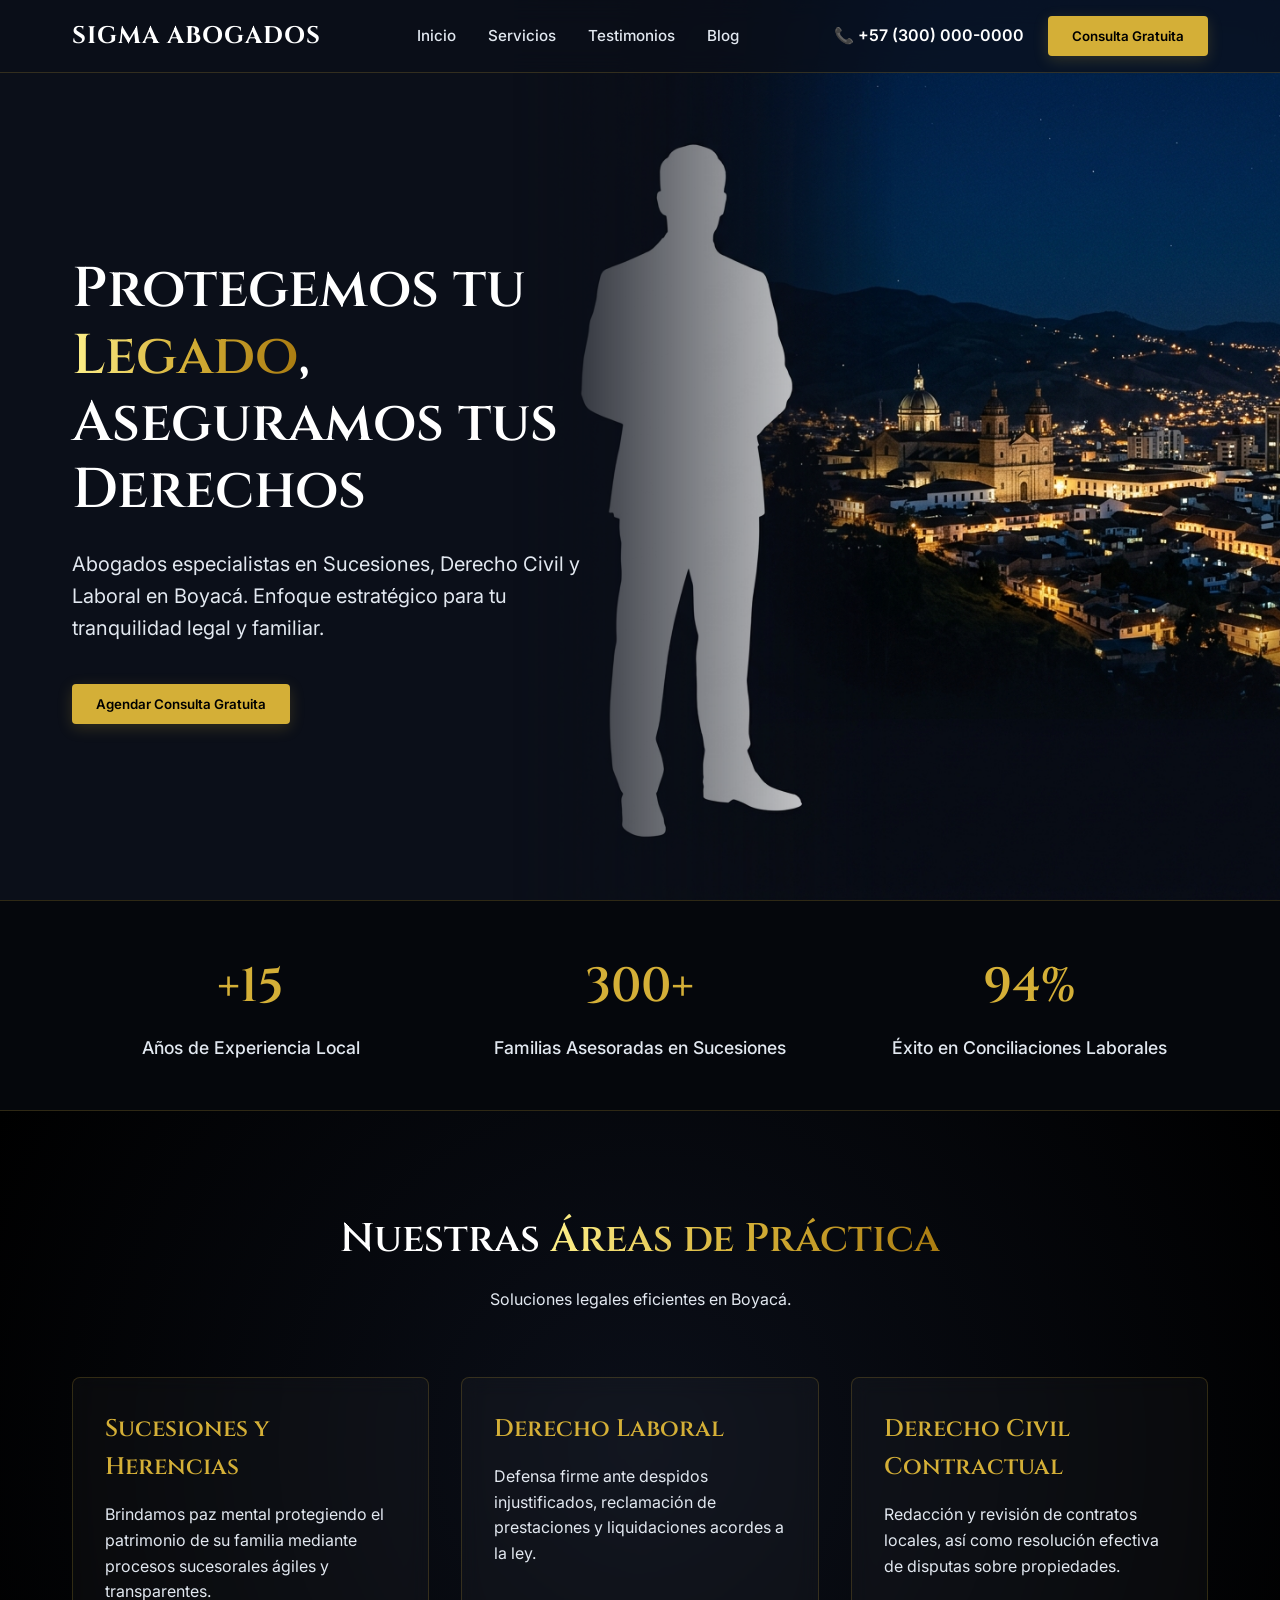
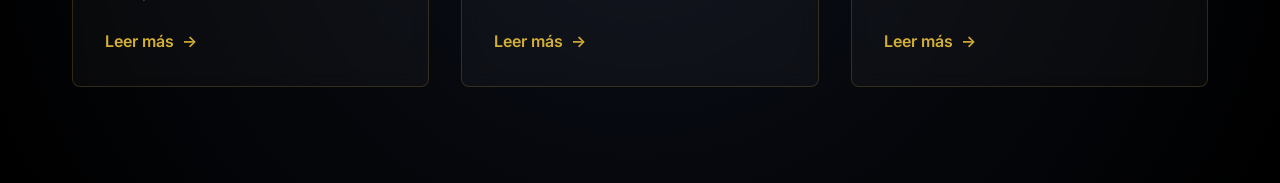
==== index.html @ 58616cef "Primera versión del website con el primer landing page" ====
<!DOCTYPE html>
<html lang="es">
<head>
    <meta charset="UTF-8">
    <meta name="viewport" content="width=device-width, initial-scale=1.0">
    <title>Sigma Abogados | Firmas de Abogados en Boyacá</title>
    <meta name="description" content="Protegemos tu Legado, Aseguramos tus Derechos. Abogados especialistas en Sucesiones, Derecho Civil y Laboral en Boyacá.">
    <link rel="stylesheet" href="css/variables.css">
    <link rel="stylesheet" href="css/global.css">
    <link rel="stylesheet" href="css/components.css">
    <link rel="stylesheet" href="css/home.css">
</head>
<body>

    <!-- Navbar -->
    <nav class="navbar">
        <div class="container">
            <a href="index.html" class="nav-brand">Sigma Abogados</a>
            <ul class="nav-links">
                <li><a href="index.html">Inicio</a></li>
                <li><a href="servicios/index.html">Servicios</a></li>
                <li><a href="testimonios/index.html">Testimonios</a></li>
                <li><a href="blog/index.html">Blog</a></li>
            </ul>
            <div class="nav-actions">
                <a href="tel:+573000000000" class="phone-link">
                    📞 +57 (300) 000-0000
                </a>
                <button class="btn btn-primary" onclick="alert('Modal placeholder')">Consulta Gratuita</button>
            </div>
        </div>
    </nav>

    <!-- Hero -->
    <section class="hero">
        <div class="hero-bg"></div>
        <div class="container">
            <div class="hero-content hidden-scroll">
                <h1>Protegemos tu <span class="text-gold-gradient">Legado</span>,<br> Aseguramos tus Derechos</h1>
                <p>Abogados especialistas en Sucesiones, Derecho Civil y Laboral en Boyacá. Enfoque estratégico para tu tranquilidad legal y familiar.</p>
                <button class="btn btn-primary" onclick="alert('Modal placeholder')">Agendar Consulta Gratuita</button>
            </div>
            <div>
                <!-- Right column is handled by background image for layout simplicity -->
            </div>
        </div>
    </section>

    <!-- Trust Strip -->
    <section class="trust-strip">
        <div class="container trust-grid">
            <div class="trust-item hidden-scroll">
                <h3>+15</h3>
                <p>Años de Experiencia Local</p>
            </div>
            <div class="trust-item hidden-scroll" style="transition-delay: 0.2s;">
                <h3>300+</h3>
                <p>Familias Asesoradas en Sucesiones</p>
            </div>
            <div class="trust-item hidden-scroll" style="transition-delay: 0.4s;">
                <h3>94%</h3>
                <p>Éxito en Conciliaciones Laborales</p>
            </div>
        </div>
    </section>

    <!-- Practice Areas -->
    <section class="practice-areas section-padding">
        <div class="container">
            <div class="section-header hidden-scroll">
                <h2>Nuestras <span class="text-gold-gradient">Áreas de Práctica</span></h2>
                <p>Soluciones legales eficientes en Boyacá.</p>
            </div>
            
            <div class="practice-grid">
                <!-- Card 1 -->
                <div class="glass-card practice-card hidden-scroll">
                    <h3>Sucesiones y Herencias</h3>
                    <p>Brindamos paz mental protegiendo el patrimonio de su familia mediante procesos sucesorales ágiles y transparentes.</p>
                    <a href="servicios/sucesiones.html" class="read-more">Leer más <span>→</span></a>
                </div>
                
                <!-- Card 2 -->
                <div class="glass-card practice-card hidden-scroll" style="transition-delay: 0.2s;">
                    <h3>Derecho Laboral</h3>
                    <p>Defensa firme ante despidos injustificados, reclamación de prestaciones y liquidaciones acordes a la ley.</p>
                    <a href="servicios/laboral.html" class="read-more">Leer más <span>→</span></a>
                </div>

                <!-- Card 3 -->
                <div class="glass-card practice-card hidden-scroll" style="transition-delay: 0.4s;">
                    <h3>Derecho Civil Contractual</h3>
                    <p>Redacción y revisión de contratos locales, así como resolución efectiva de disputas sobre propiedades.</p>
                    <a href="servicios/civil.html" class="read-more">Leer más <span>→</span></a>
                </div>
            </div>
        </div>
    </section>

    <!-- Scripts -->
    <script src="js/main.js"></script>
</body>
</html>
---- css/variables.css ----
:root {
    --color-bg: #0B0F19;
    --color-accent-gold: #D4AF37;
    --color-accent-gold-hover: #AA7C11;
    --color-text-title: #FFFFFF;
    --color-text-body: #E2E8F0;
    --color-glass-bg: rgba(11, 15, 25, 0.7);
    --color-glass-border: rgba(212, 175, 55, 0.2);
    
    --font-heading: 'Cinzel', serif;
    --font-body: 'Inter', sans-serif;
    
    --shadow-gold-glow: 0 4px 15px rgba(212, 175, 55, 0.2);
    --shadow-gold-glow-hover: 0 0 20px rgba(212, 175, 55, 0.5);
    
    --transition-smooth: all 0.3s ease-in-out;
}
---- css/global.css ----
@import url('https://fonts.googleapis.com/css2?family=Cinzel:wght@400;600;700&family=Inter:wght@300;400;500;600&display=swap');

* {
    margin: 0;
    padding: 0;
    box-sizing: border-box;
}

body {
    background-color: var(--color-bg);
    color: var(--color-text-body);
    font-family: var(--font-body);
    line-height: 1.6;
    overflow-x: hidden;
}

h1, h2, h3, h4, h5, h6 {
    font-family: var(--font-heading);
    color: var(--color-text-title);
    margin-bottom: 1rem;
    font-weight: 600;
}

a {
    color: var(--color-text-body);
    text-decoration: none;
    transition: var(--transition-smooth);
}

a:hover {
    color: var(--color-accent-gold);
}

img {
    max-width: 100%;
    height: auto;
    display: block;
}

/* Utilities */
.text-gold-gradient {
    background: linear-gradient(to right, #fef08a, #D4AF37, #AA7C11);
    -webkit-background-clip: text;
    -webkit-text-fill-color: transparent;
    background-clip: text;
    color: transparent;
    display: inline-block;
}

.container {
    max-width: 1200px;
    margin: 0 auto;
    padding: 0 2rem;
}

.section-padding {
    padding: 6rem 0;
}

.hidden-scroll {
    opacity: 0;
    transform: translateY(30px);
    transition: all 0.8s ease-out;
}

.visible-scroll {
    opacity: 1;
    transform: translateY(0);
}
---- css/components.css ----
/* Buttons */
.btn {
    display: inline-block;
    padding: 0.75rem 1.5rem;
    border-radius: 4px;
    font-family: var(--font-body);
    font-weight: 500;
    cursor: pointer;
    text-align: center;
    transition: var(--transition-smooth);
    border: none;
}

.btn-primary {
    background-color: var(--color-accent-gold);
    color: #000000;
    font-weight: 600;
    box-shadow: var(--shadow-gold-glow);
}

.btn-primary:hover {
    background-color: var(--color-accent-gold-hover);
    box-shadow: var(--shadow-gold-glow-hover);
    color: #000000;
    transform: translateY(-2px);
}

.btn-outline {
    background-color: transparent;
    border: 1px solid var(--color-accent-gold);
    color: var(--color-accent-gold);
}

.btn-outline:hover {
    background-color: var(--color-glass-border);
    color: #fff;
}

/* Glass Navbar */
.navbar {
    position: fixed;
    top: 0;
    width: 100%;
    z-index: 1000;
    background: var(--color-glass-bg);
    backdrop-filter: blur(12px);
    -webkit-backdrop-filter: blur(12px);
    border-bottom: 1px solid var(--color-glass-border);
    padding: 1rem 0;
    transition: var(--transition-smooth);
}

.navbar .container {
    display: flex;
    justify-content: space-between;
    align-items: center;
}

.nav-brand {
    font-family: var(--font-heading);
    font-size: 1.5rem;
    font-weight: 700;
    color: var(--color-text-title);
    text-transform: uppercase;
    letter-spacing: 1px;
}

.nav-links {
    display: flex;
    gap: 2rem;
    list-style: none;
}

.nav-links a {
    font-weight: 500;
    font-size: 0.95rem;
    color: var(--color-text-body);
}

.nav-links a:hover {
    color: var(--color-accent-gold);
}

.nav-actions {
    display: flex;
    align-items: center;
    gap: 1.5rem;
}

.phone-link {
    display: flex;
    align-items: center;
    gap: 0.5rem;
    font-weight: 600;
    color: var(--color-text-title);
}

.phone-link:hover {
    color: var(--color-accent-gold);
}

/* Cards */
.glass-card {
    background: rgba(255, 255, 255, 0.03);
    border: 1px solid var(--color-glass-border);
    backdrop-filter: blur(10px);
    border-radius: 8px;
    padding: 2rem;
    transition: var(--transition-smooth);
}

.glass-card:hover {
    border-color: var(--color-accent-gold);
    box-shadow: var(--shadow-gold-glow);
    transform: translateY(-5px);
}
---- css/home.css ----
/* Hero Section */
.hero {
    min-height: 100vh;
    display: flex;
    align-items: center;
    position: relative;
    padding-top: 80px;
    overflow: hidden;
}

.hero-bg {
    position: absolute;
    top: 0;
    right: 0;
    width: 60%;
    height: 100%;
    background-image: url('../assets/images/hero_placeholder.png');
    background-size: cover;
    background-position: left center;
    z-index: -1;
    mask-image: linear-gradient(to left, rgba(0,0,0,1) 50%, rgba(0,0,0,0) 100%);
    -webkit-mask-image: linear-gradient(to left, rgba(0,0,0,1) 50%, rgba(0,0,0,0) 100%);
}

.hero .container {
    display: grid;
    grid-template-columns: 1fr 1fr;
    gap: 4rem;
    align-items: center;
    width: 100%;
}

.hero-content {
    max-width: 600px;
}

.hero-content h1 {
    font-size: 3.5rem;
    line-height: 1.2;
    margin-bottom: 1.5rem;
}

.hero-content p {
    font-size: 1.25rem;
    margin-bottom: 2.5rem;
    color: var(--color-text-body);
}

/* Trust Strip */
.trust-strip {
    background-color: rgba(0, 0, 0, 0.5);
    border-top: 1px solid var(--color-glass-border);
    border-bottom: 1px solid var(--color-glass-border);
    padding: 3rem 0;
}

.trust-grid {
    display: grid;
    grid-template-columns: repeat(3, 1fr);
    text-align: center;
    gap: 2rem;
}

.trust-item h3 {
    font-size: 3rem;
    color: var(--color-accent-gold);
    margin-bottom: 0.5rem;
}

.trust-item p {
    font-size: 1.1rem;
    font-weight: 500;
}

/* Practice Areas */
.practice-areas {
    background: radial-gradient(circle at center, rgba(11, 15, 25, 1) 0%, rgba(0, 0, 0, 1) 100%);
}

.section-header {
    text-align: center;
    margin-bottom: 4rem;
}

.section-header h2 {
    font-size: 2.5rem;
}

.practice-grid {
    display: grid;
    grid-template-columns: repeat(3, 1fr);
    gap: 2rem;
}

.practice-card {
    display: flex;
    flex-direction: column;
    height: 100%;
}

.practice-card h3 {
    font-size: 1.5rem;
    color: var(--color-accent-gold);
}

.practice-card p {
    margin-bottom: 1.5rem;
    flex-grow: 1;
}

.read-more {
    display: inline-flex;
    align-items: center;
    gap: 0.5rem;
    color: var(--color-accent-gold);
    font-weight: 600;
}

.read-more:hover {
    gap: 0.75rem;
}

/* Responsive */
@media (max-width: 992px) {
    .hero .container {
        grid-template-columns: 1fr;
    }
    .hero-bg {
        width: 100%;
        opacity: 0.3;
        mask-image: none;
        -webkit-mask-image: none;
    }
    .trust-grid, .practice-grid {
        grid-template-columns: 1fr;
    }
    .nav-links, .phone-link {
        display: none;
    }
}
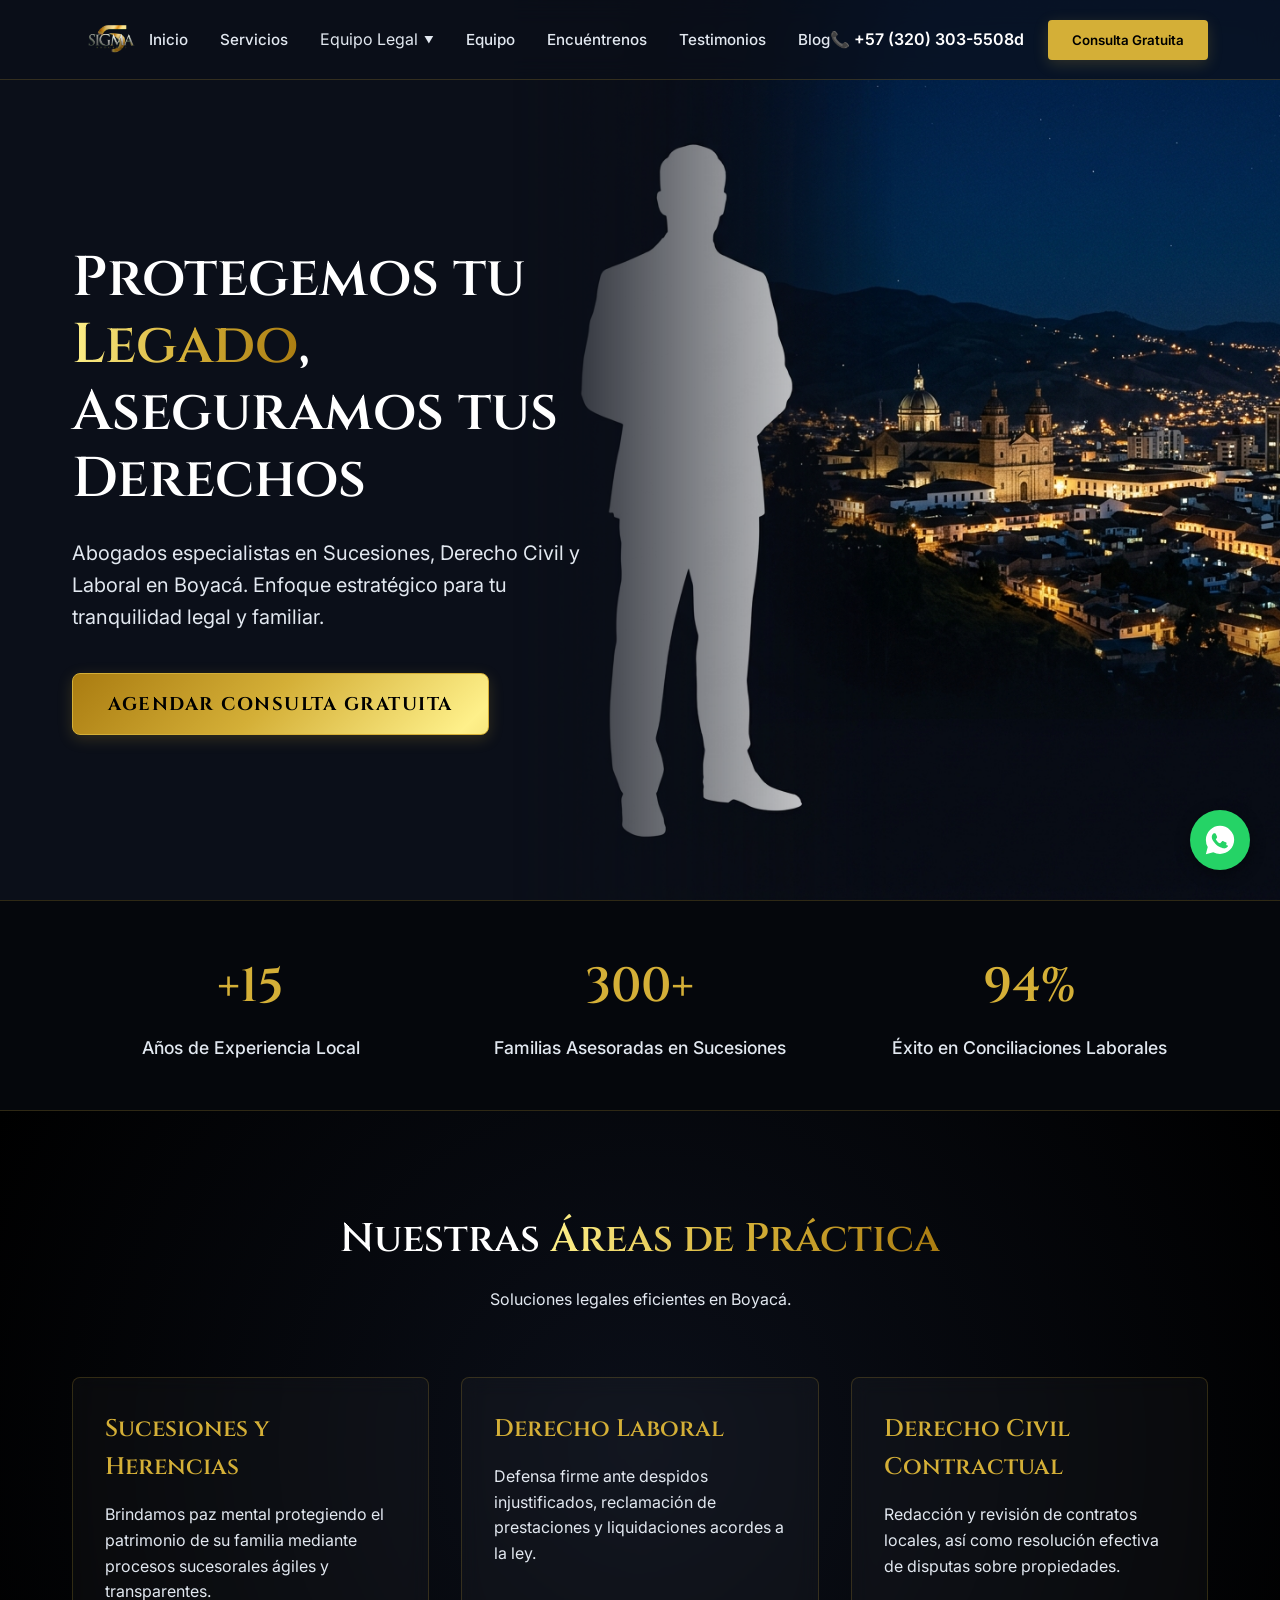
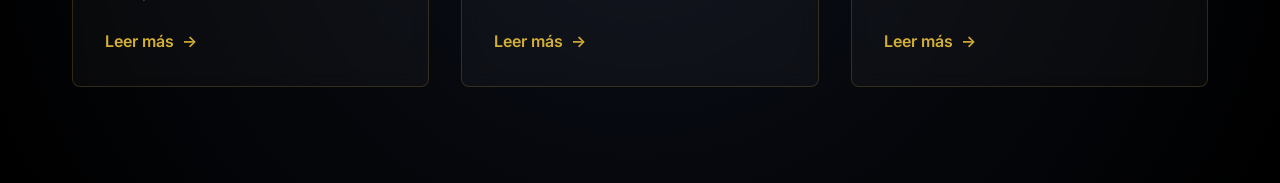
==== commit 600b2397: "Primer Deployment" ====
--- a/index.html
+++ b/index.html
@@ -1,30 +1,43 @@
 <!DOCTYPE html>
 <html lang="es">
+
 <head>
     <meta charset="UTF-8">
     <meta name="viewport" content="width=device-width, initial-scale=1.0">
     <title>Sigma Abogados | Firmas de Abogados en Boyacá</title>
-    <meta name="description" content="Protegemos tu Legado, Aseguramos tus Derechos. Abogados especialistas en Sucesiones, Derecho Civil y Laboral en Boyacá.">
+    <meta name="description"
+        content="Protegemos tu Legado, Aseguramos tus Derechos. Abogados especialistas en Sucesiones, Derecho Civil y Laboral en Boyacá.">
     <link rel="stylesheet" href="css/variables.css">
     <link rel="stylesheet" href="css/global.css">
     <link rel="stylesheet" href="css/components.css">
     <link rel="stylesheet" href="css/home.css">
 </head>
+
 <body>
 
     <!-- Navbar -->
     <nav class="navbar">
         <div class="container">
-            <a href="index.html" class="nav-brand">Sigma Abogados</a>
+            <a href="index.html" class="nav-brand">
+                <img src="assets/images/Sigma%20en%20HD.png" alt="Sigma Abogados" class="nav-logo">
+            </a>
             <ul class="nav-links">
                 <li><a href="index.html">Inicio</a></li>
                 <li><a href="servicios/index.html">Servicios</a></li>
+                <li class="dropdown">
+                    <span class="dropdown-trigger">Equipo Legal <span class="arrow">▼</span></span>
+                    <ul class="dropdown-menu">
+                        <li><a href="equipo/gonzalo-lopez.html">Gonzalo López</a></li>
+                    </ul>
+                </li>
+                <li><a href="equipo/index.html">Equipo</a></li>
+                <li><a href="encuentrenos.html">Encuéntrenos</a></li>
                 <li><a href="testimonios/index.html">Testimonios</a></li>
                 <li><a href="blog/index.html">Blog</a></li>
             </ul>
             <div class="nav-actions">
                 <a href="tel:+573000000000" class="phone-link">
-                    📞 +57 (300) 000-0000
+                    📞 +57 (320) 303-5508d
                 </a>
                 <button class="btn btn-primary" onclick="alert('Modal placeholder')">Consulta Gratuita</button>
             </div>
@@ -37,8 +50,9 @@
         <div class="container">
             <div class="hero-content hidden-scroll">
                 <h1>Protegemos tu <span class="text-gold-gradient">Legado</span>,<br> Aseguramos tus Derechos</h1>
-                <p>Abogados especialistas en Sucesiones, Derecho Civil y Laboral en Boyacá. Enfoque estratégico para tu tranquilidad legal y familiar.</p>
-                <button class="btn btn-primary" onclick="alert('Modal placeholder')">Agendar Consulta Gratuita</button>
+                <p>Abogados especialistas en Sucesiones, Derecho Civil y Laboral en Boyacá. Enfoque estratégico para tu
+                    tranquilidad legal y familiar.</p>
+                <button class="btn btn-dramatic" onclick="alert('Modal placeholder')">Agendar Consulta Gratuita</button>
             </div>
             <div>
                 <!-- Right column is handled by background image for layout simplicity -->
@@ -71,33 +85,46 @@
                 <h2>Nuestras <span class="text-gold-gradient">Áreas de Práctica</span></h2>
                 <p>Soluciones legales eficientes en Boyacá.</p>
             </div>
-            
+
             <div class="practice-grid">
                 <!-- Card 1 -->
                 <div class="glass-card practice-card hidden-scroll">
                     <h3>Sucesiones y Herencias</h3>
-                    <p>Brindamos paz mental protegiendo el patrimonio de su familia mediante procesos sucesorales ágiles y transparentes.</p>
+                    <p>Brindamos paz mental protegiendo el patrimonio de su familia mediante procesos sucesorales ágiles
+                        y transparentes.</p>
                     <a href="servicios/sucesiones.html" class="read-more">Leer más <span>→</span></a>
                 </div>
-                
+
                 <!-- Card 2 -->
                 <div class="glass-card practice-card hidden-scroll" style="transition-delay: 0.2s;">
                     <h3>Derecho Laboral</h3>
-                    <p>Defensa firme ante despidos injustificados, reclamación de prestaciones y liquidaciones acordes a la ley.</p>
+                    <p>Defensa firme ante despidos injustificados, reclamación de prestaciones y liquidaciones acordes a
+                        la ley.</p>
                     <a href="servicios/laboral.html" class="read-more">Leer más <span>→</span></a>
                 </div>
 
                 <!-- Card 3 -->
                 <div class="glass-card practice-card hidden-scroll" style="transition-delay: 0.4s;">
                     <h3>Derecho Civil Contractual</h3>
-                    <p>Redacción y revisión de contratos locales, así como resolución efectiva de disputas sobre propiedades.</p>
+                    <p>Redacción y revisión de contratos locales, así como resolución efectiva de disputas sobre
+                        propiedades.</p>
                     <a href="servicios/civil.html" class="read-more">Leer más <span>→</span></a>
                 </div>
             </div>
         </div>
     </section>
 
+    <!-- Floating WhatsApp Button -->
+    <a href="https://wa.me/573000000000" class="whatsapp-float" target="_blank" rel="noopener noreferrer"
+        aria-label="Chat on WhatsApp">
+        <svg class="whatsapp-icon" viewBox="0 0 24 24">
+            <path
+                d="M12.012 2c-5.506 0-9.989 4.478-9.99 9.984a9.964 9.964 0 0 0 1.333 4.993L2 22l5.233-1.371a9.936 9.936 0 0 0 4.777 1.216h.004c5.506 0 9.989-4.478 9.99-9.984A9.979 9.979 0 0 0 12.012 2zm5.727 14.129c-.315.892-1.54 1.636-2.122 1.761-.51.109-1.177.199-3.418-.729-2.868-1.189-4.717-4.103-4.86-4.293-.143-.19-1.151-1.533-1.151-2.925 0-1.392.73-2.076.989-2.352.258-.276.564-.345.752-.345.188 0 .376.002.538.01.171.008.4.067.61.57.218.524.746 1.821.811 1.954.065.133.109.288.02.464-.089.176-.133.287-.265.442-.132.155-.278.346-.396.464-.133.132-.271.276-.118.538.153.263.682 1.124 1.46 1.816.998.889 1.838 1.163 2.1.133.262-.132.564-.538.752-.801.188-.263.376-.221.638-.124.263.097 1.666.786 1.952.928.286.142.476.212.544.331.068.118.068.685-.247 1.577z" />
+        </svg>
+    </a>
+
     <!-- Scripts -->
     <script src="js/main.js"></script>
 </body>
-</html>
+
+</html>
--- a/css/components.css
+++ b/css/components.css
@@ -34,6 +34,71 @@
 .btn-outline:hover {
     background-color: var(--color-glass-border);
     color: #fff;
+}
+
+/* Dramatic Button */
+.btn-dramatic {
+    display: inline-block;
+    background: linear-gradient(135deg, #AA7C11, #D4AF37, #fef08a, #D4AF37, #AA7C11);
+    background-size: 200% auto;
+    color: #000000 !important;
+    font-family: var(--font-heading);
+    font-size: 1.15rem;
+    font-weight: 700;
+    text-transform: uppercase;
+    letter-spacing: 1.5px;
+    padding: 1.1rem 2.2rem;
+    border-radius: 8px;
+    border: 1px solid #D4AF37;
+    position: relative;
+    overflow: hidden;
+    cursor: pointer;
+    text-align: center;
+    box-shadow: var(--shadow-gold-glow);
+    animation: goldPulse 2s infinite, shimmerBg 4s infinite linear;
+    transition: var(--transition-smooth);
+}
+
+.btn-dramatic:hover {
+    transform: scale(1.06) translateY(-2px);
+    box-shadow: 0 0 30px rgba(212, 175, 55, 0.7);
+    color: #000000 !important;
+}
+
+.btn-dramatic::after {
+    content: '';
+    position: absolute;
+    top: -50%;
+    left: -60%;
+    width: 30%;
+    height: 200%;
+    background: rgba(255, 255, 255, 0.35);
+    transform: rotate(30deg);
+    animation: shimmerLight 5s infinite linear;
+}
+
+@keyframes goldPulse {
+    0% {
+        box-shadow: 0 0 0 0 rgba(212, 175, 55, 0.5);
+    }
+    70% {
+        box-shadow: 0 0 0 15px rgba(212, 175, 55, 0);
+    }
+    100% {
+        box-shadow: 0 0 0 0 rgba(212, 175, 55, 0);
+    }
+}
+
+@keyframes shimmerBg {
+    0% { background-position: 0% 50%; }
+    50% { background-position: 100% 50%; }
+    100% { background-position: 0% 50%; }
+}
+
+@keyframes shimmerLight {
+    0% { left: -150%; }
+    30% { left: 150%; }
+    100% { left: 150%; }
 }
 
 /* Glass Navbar */
@@ -46,7 +111,7 @@
     backdrop-filter: blur(12px);
     -webkit-backdrop-filter: blur(12px);
     border-bottom: 1px solid var(--color-glass-border);
-    padding: 1rem 0;
+    padding: 0.75rem 0;
     transition: var(--transition-smooth);
 }
 
@@ -57,18 +122,21 @@
 }
 
 .nav-brand {
-    font-family: var(--font-heading);
-    font-size: 1.5rem;
-    font-weight: 700;
-    color: var(--color-text-title);
-    text-transform: uppercase;
-    letter-spacing: 1px;
+    display: flex;
+    align-items: center;
+}
+
+.nav-logo {
+    max-height: 55px;
+    width: auto;
+    object-fit: contain;
 }
 
 .nav-links {
     display: flex;
     gap: 2rem;
     list-style: none;
+    align-items: center;
 }
 
 .nav-links a {
@@ -79,6 +147,66 @@
 
 .nav-links a:hover {
     color: var(--color-accent-gold);
+}
+
+/* Dropdown styles */
+.dropdown {
+    position: relative;
+}
+
+.dropdown-trigger {
+    display: flex;
+    align-items: center;
+    gap: 0.35rem;
+    cursor: pointer;
+}
+
+.dropdown-menu {
+    position: absolute;
+    top: 100%;
+    left: 50%;
+    transform: translateX(-50%) translateY(15px);
+    background: var(--color-glass-bg);
+    backdrop-filter: blur(12px);
+    -webkit-backdrop-filter: blur(12px);
+    border: 1px solid var(--color-glass-border);
+    border-radius: 4px;
+    padding: 0.5rem 0;
+    list-style: none;
+    min-width: 180px;
+    opacity: 0;
+    visibility: hidden;
+    transition: var(--transition-smooth);
+    box-shadow: 0 4px 20px rgba(0,0,0,0.5);
+    z-index: 1010;
+}
+
+.dropdown:hover .dropdown-menu {
+    opacity: 1;
+    visibility: visible;
+    transform: translateX(-50%) translateY(0);
+}
+
+.dropdown-menu li a {
+    display: block;
+    padding: 0.75rem 1.5rem;
+    font-size: 0.9rem;
+    color: var(--color-text-body) !important;
+    text-align: center;
+}
+
+.dropdown-menu li a:hover {
+    background: rgba(212, 175, 55, 0.15);
+    color: var(--color-accent-gold) !important;
+}
+
+.arrow {
+    font-size: 0.6rem;
+    transition: var(--transition-smooth);
+}
+
+.dropdown:hover .arrow {
+    transform: rotate(180deg);
 }
 
 .nav-actions {
@@ -114,3 +242,34 @@
     box-shadow: var(--shadow-gold-glow);
     transform: translateY(-5px);
 }
+
+/* Floating WhatsApp */
+.whatsapp-float {
+    position: fixed;
+    bottom: 30px;
+    right: 30px;
+    width: 60px;
+    height: 60px;
+    background-color: #25D366;
+    color: #FFF;
+    border-radius: 50%;
+    display: flex;
+    justify-content: center;
+    align-items: center;
+    box-shadow: 0 4px 15px rgba(0, 0, 0, 0.4);
+    z-index: 9999;
+    transition: var(--transition-smooth);
+}
+
+.whatsapp-float:hover {
+    transform: scale(1.1) rotate(10deg);
+    background-color: #128C7E;
+    box-shadow: 0 6px 20px rgba(37, 211, 102, 0.6);
+}
+
+.whatsapp-icon {
+    width: 34px;
+    height: 34px;
+    fill: #ffffff;
+}
+
